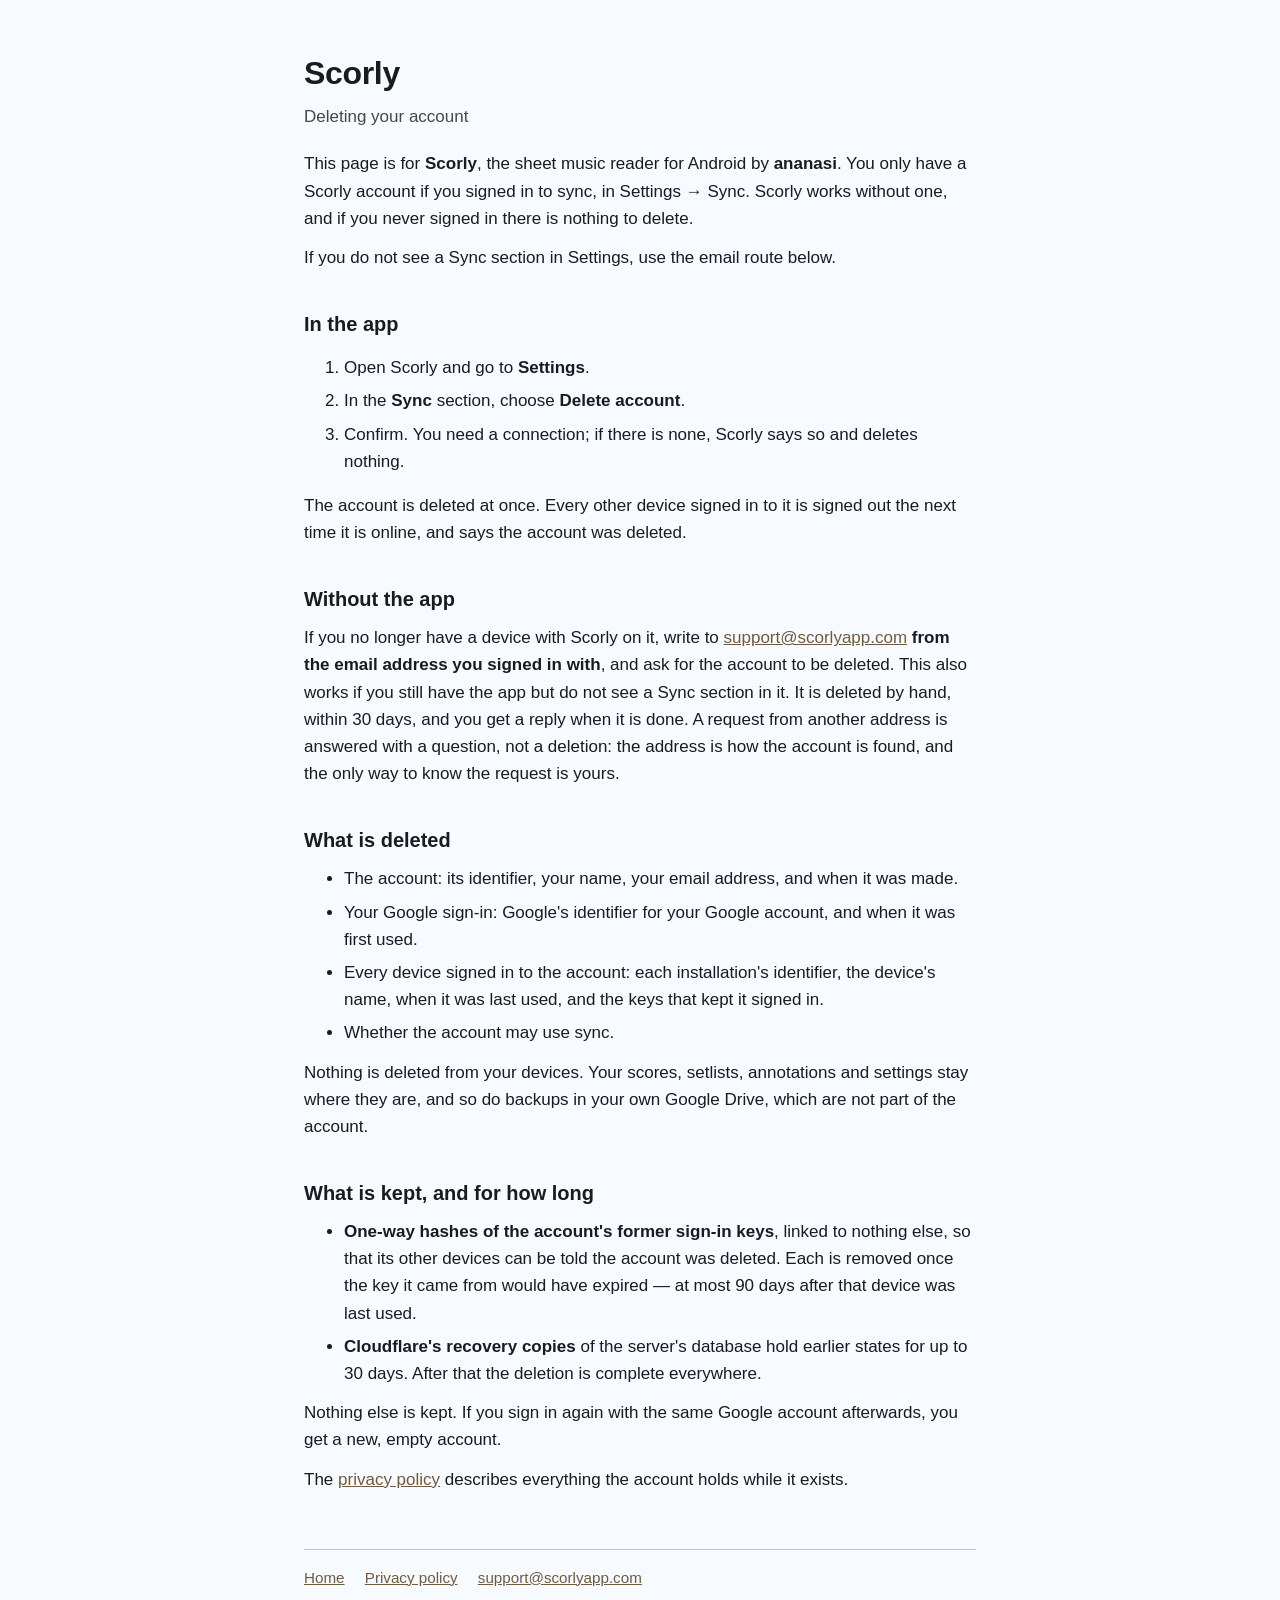
==== delete-account.html @ c977a303 "Privacy policy: signing in to sync; account-deletion page privacy.html describes what the sync serve" ====
<!doctype html>
<html lang="en">
<head>
<meta charset="utf-8">
<meta name="viewport" content="width=device-width, initial-scale=1">
<title>Deleting your account — Scorly</title>
<meta name="description" content="How to delete your Scorly account, with or without the app, and what is deleted.">
<link rel="icon" href="icon.svg" type="image/svg+xml">
<link rel="icon" href="favicon-32.png" sizes="32x32" type="image/png">
<link rel="apple-touch-icon" href="apple-touch-icon.png">
<meta name="theme-color" content="#372821">
<link rel="stylesheet" href="style.css">
</head>
<body>
<div class="page">

<header>
  <h1 class="wordmark"><a href="/" style="color:inherit;text-decoration:none">Scorly</a></h1>
  <p class="tagline">Deleting your account</p>
</header>

<main>

<p>This page is for <strong>Scorly</strong>, the sheet music reader for Android by
<strong>ananasi</strong>. You only have a Scorly account if you signed in to sync, in Settings →
Sync. Scorly works without one, and if you never signed in there is nothing to delete.</p>

<p>If you do not see a Sync section in Settings, use the email route below.</p>

<h2>In the app</h2>

<ol>
  <li>Open Scorly and go to <strong>Settings</strong>.</li>
  <li>In the <strong>Sync</strong> section, choose <strong>Delete account</strong>.</li>
  <li>Confirm. You need a connection; if there is none, Scorly says so and deletes nothing.</li>
</ol>

<p>The account is deleted at once. Every other device signed in to it is signed out the next time
it is online, and says the account was deleted.</p>

<h2>Without the app</h2>

<p>If you no longer have a device with Scorly on it, write to
<a href="mailto:support@scorlyapp.com?subject=Delete%20my%20Scorly%20account">support@scorlyapp.com</a>
<strong>from the email address you signed in with</strong>, and ask for the account to be
deleted. This also works if you still have the app but do not see a Sync section in it. It is
deleted by hand, within 30 days, and you get a reply when it is done. A request from another
address is answered with a question, not a deletion: the address is how the account is
found, and the only way to know the request is yours.</p>

<h2>What is deleted</h2>

<ul>
  <li>The account: its identifier, your name, your email address, and when it was made.</li>
  <li>Your Google sign-in: Google's identifier for your Google account, and when it was first
    used.</li>
  <li>Every device signed in to the account: each installation's identifier, the device's name,
    when it was last used, and the keys that kept it signed in.</li>
  <li>Whether the account may use sync.</li>
</ul>

<p>Nothing is deleted from your devices. Your scores, setlists, annotations and settings stay where
they are, and so do backups in your own Google Drive, which are not part of the account.</p>

<h2>What is kept, and for how long</h2>

<ul>
  <li><strong>One-way hashes of the account's former sign-in keys</strong>, linked to nothing else,
    so that its other devices can be told the account was deleted. Each is removed once the key
    it came from would have expired — at most 90 days after that device was last used.</li>
  <li><strong>Cloudflare's recovery copies</strong> of the server's database hold earlier states for
    up to 30 days. After that the deletion is complete everywhere.</li>
</ul>

<p>Nothing else is kept. If you sign in again with the same Google account afterwards, you get a
new, empty account.</p>

<p>The <a href="privacy.html">privacy policy</a> describes everything the account holds while it
exists.</p>

</main>

<footer>
  <a href="/">Home</a>
  <a href="privacy.html">Privacy policy</a>
  <a href="mailto:support@scorlyapp.com">support@scorlyapp.com</a>
</footer>

</div>
</body>
</html>
---- style.css ----
/* Scorly — scorlyapp.com.
   Colour roles are copied from scorly-spec/design/tokens.md, which is the app's
   token sheet. They are generated from the greyed-brown seed chosen by ADR-012 —
   an accent over neutrals deliberately not derived from it — and change here only
   to follow that document, never on their own.
   Dark is the app's default scheme; on the web the visitor's own preference
   decides, so light is the base and dark is the override.
   Nothing here is loaded from another host. */

:root {
  --primary: #6F5B40;
  --surface: #F7FAFE;
  --surface-container: #EBEEF3;
  --on-surface: #181C1F;
  --on-surface-variant: #41484D;
  --outline-variant: #C1C7CD;
}

@media (prefers-color-scheme: dark) {
  :root {
    --primary: #DDC2A2;
    --surface: #0F1416;
    --surface-container: #1C2023;
    --on-surface: #E0E3E8;
    --on-surface-variant: #C1C7CD;
    --outline-variant: #41484D;
  }
}

*, *::before, *::after { box-sizing: border-box; }

body {
  margin: 0;
  padding: 0 16px 64px;
  background: var(--surface);
  color: var(--on-surface);
  font-family: -apple-system, BlinkMacSystemFont, "Segoe UI", Roboto, "Helvetica Neue", Arial, sans-serif;
  font-size: 17px;
  line-height: 1.6;
  -webkit-text-size-adjust: 100%;
}

.page { max-width: 42rem; margin: 0 auto; }

header { padding: 48px 0 8px; }

/* The mark carries the brand on its own: the name buys no discovery, so the
   homepage leads with the icon rather than the wordmark alone. */
.logo {
  display: block;
  width: 72px;
  height: 72px;
  margin: 0 0 16px;
  border-radius: 16px;
}

.wordmark {
  font-size: 2rem;
  font-weight: 600;
  letter-spacing: -0.01em;
  margin: 0;
}

.tagline { color: var(--on-surface-variant); margin: 4px 0 0; }

h2 {
  font-size: 1.25rem;
  line-height: 1.3;
  margin: 40px 0 8px;
}

h3 {
  font-size: 1rem;
  margin: 24px 0 4px;
}

p, ul { margin: 12px 0; }
li { margin: 6px 0; }

a { color: var(--primary); }

.lede { font-size: 1.1rem; }

.card {
  background: var(--surface-container);
  border: 1px solid var(--outline-variant);
  border-radius: 12px;
  padding: 16px 20px;
  margin: 24px 0;
}

.card :first-child { margin-top: 0; }
.card :last-child { margin-bottom: 0; }

table {
  width: 100%;
  border-collapse: collapse;
  margin: 16px 0;
  font-size: 0.95rem;
}

.scroll { overflow-x: auto; }

th, td {
  text-align: left;
  vertical-align: top;
  padding: 8px 12px 8px 0;
  border-bottom: 1px solid var(--outline-variant);
}

th { font-weight: 600; }

code {
  font-family: ui-monospace, SFMono-Regular, Menlo, Consolas, monospace;
  font-size: 0.9em;
  background: var(--surface-container);
  padding: 1px 5px;
  border-radius: 4px;
}

footer {
  margin-top: 56px;
  padding-top: 16px;
  border-top: 1px solid var(--outline-variant);
  color: var(--on-surface-variant);
  font-size: 0.95rem;
}

footer a { margin-right: 16px; }

.updated { color: var(--on-surface-variant); font-size: 0.95rem; }

/* The one thing a visitor may have come to do. A link rather than Google's own
   badge image: the badge carries its own brand rules, and this repository loads
   nothing from another host. */
.get { margin: 24px 0; }

.get a {
  display: inline-block;
  background: var(--primary);
  color: var(--surface);
  text-decoration: none;
  font-weight: 600;
  padding: 10px 20px;
  border-radius: 999px;
}

/* AlternativeTo's badge, saved here rather than hotlinked — the site says either
   is fine, and this repository loads nothing from another host. Below the Play
   link and smaller than it: it says where else Scorly is listed, not where to get it. */
.listed { margin: 16px 0; }
.listed img { display: block; width: 183px; height: auto; }
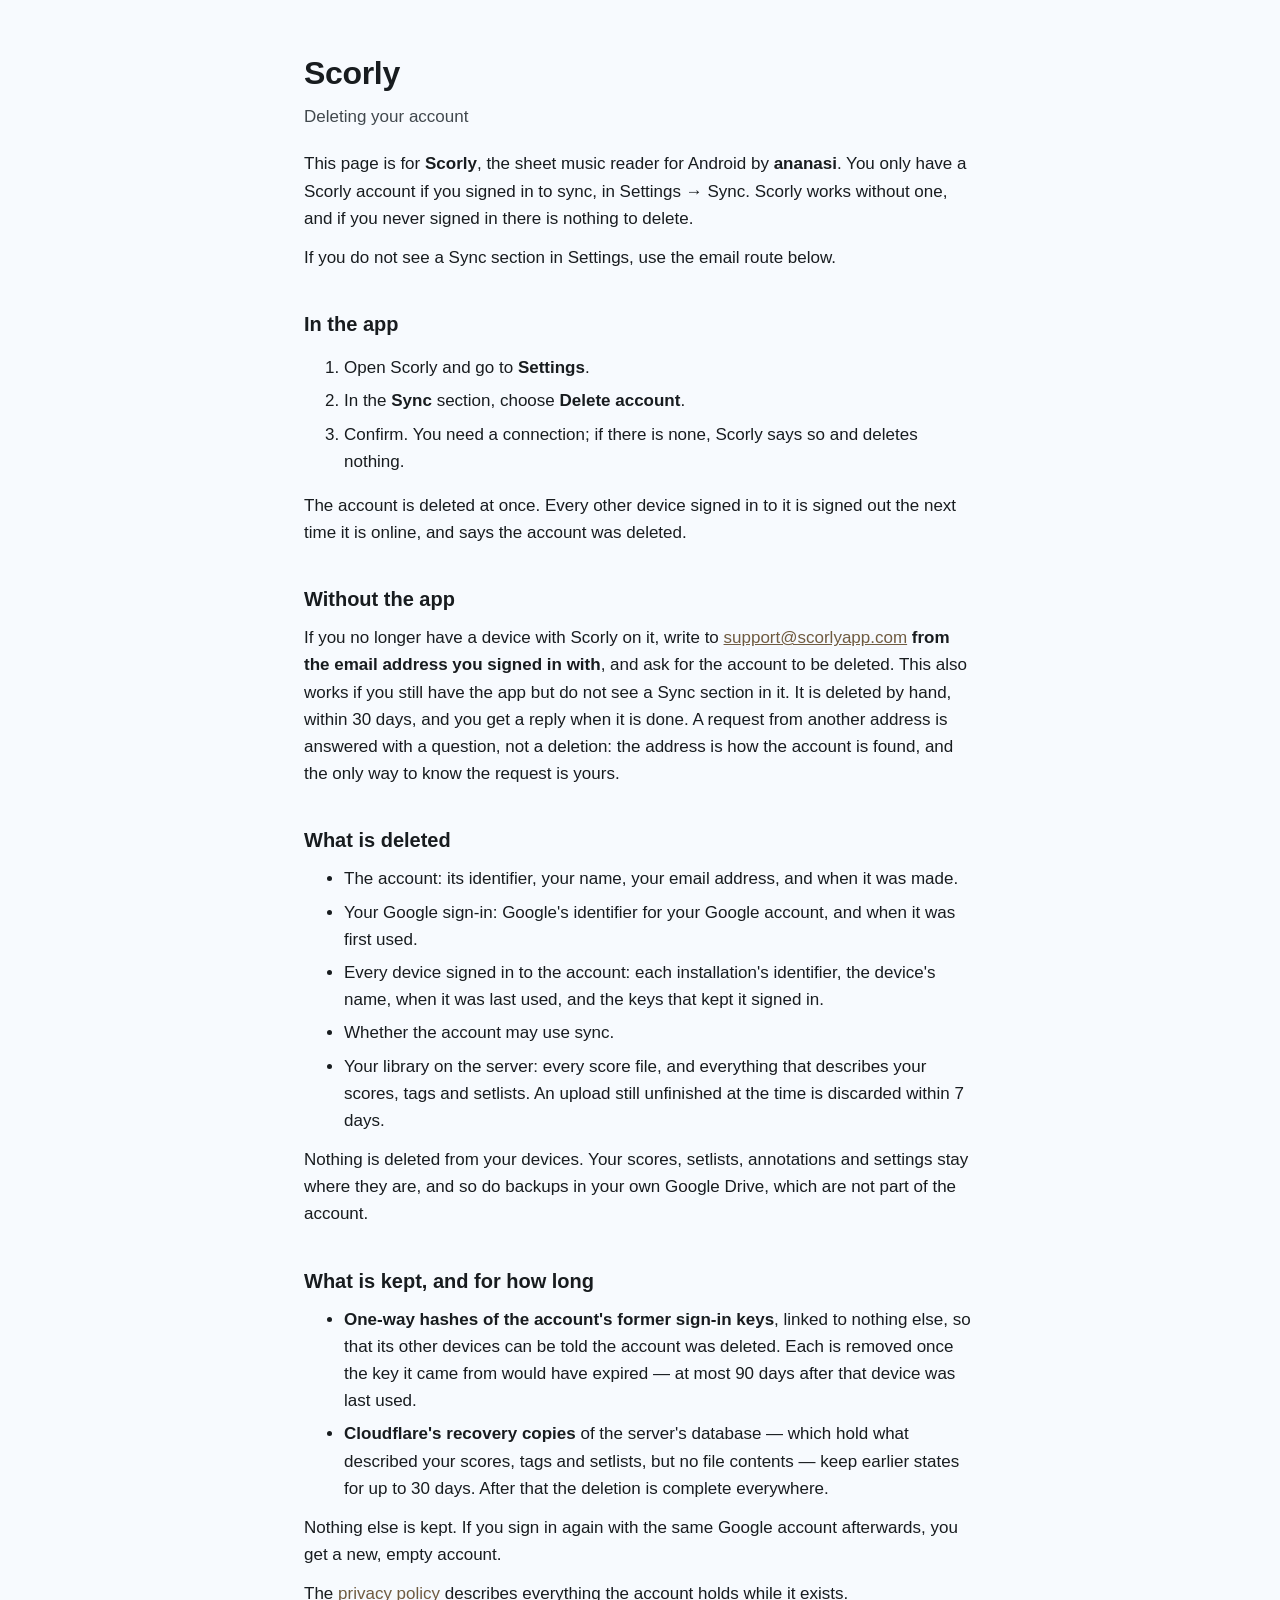
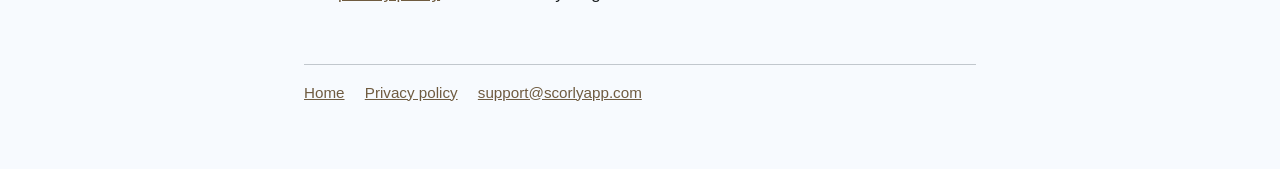
==== commit d3775afe: "Privacy policy: what sync carries, where, and for how long The library now leaves the device for a s" ====
--- a/delete-account.html
+++ b/delete-account.html
@@ -57,6 +57,8 @@
   <li>Every device signed in to the account: each installation's identifier, the device's name,
     when it was last used, and the keys that kept it signed in.</li>
   <li>Whether the account may use sync.</li>
+  <li>Your library on the server: every score file, and everything that describes your scores,
+    tags and setlists. An upload still unfinished at the time is discarded within 7 days.</li>
 </ul>
 
 <p>Nothing is deleted from your devices. Your scores, setlists, annotations and settings stay where
@@ -68,8 +70,9 @@
   <li><strong>One-way hashes of the account's former sign-in keys</strong>, linked to nothing else,
     so that its other devices can be told the account was deleted. Each is removed once the key
     it came from would have expired — at most 90 days after that device was last used.</li>
-  <li><strong>Cloudflare's recovery copies</strong> of the server's database hold earlier states for
-    up to 30 days. After that the deletion is complete everywhere.</li>
+  <li><strong>Cloudflare's recovery copies</strong> of the server's database — which hold what
+    described your scores, tags and setlists, but no file contents — keep earlier states for up to 30
+    days. After that the deletion is complete everywhere.</li>
 </ul>
 
 <p>Nothing else is kept. If you sign in again with the same Google account afterwards, you get a
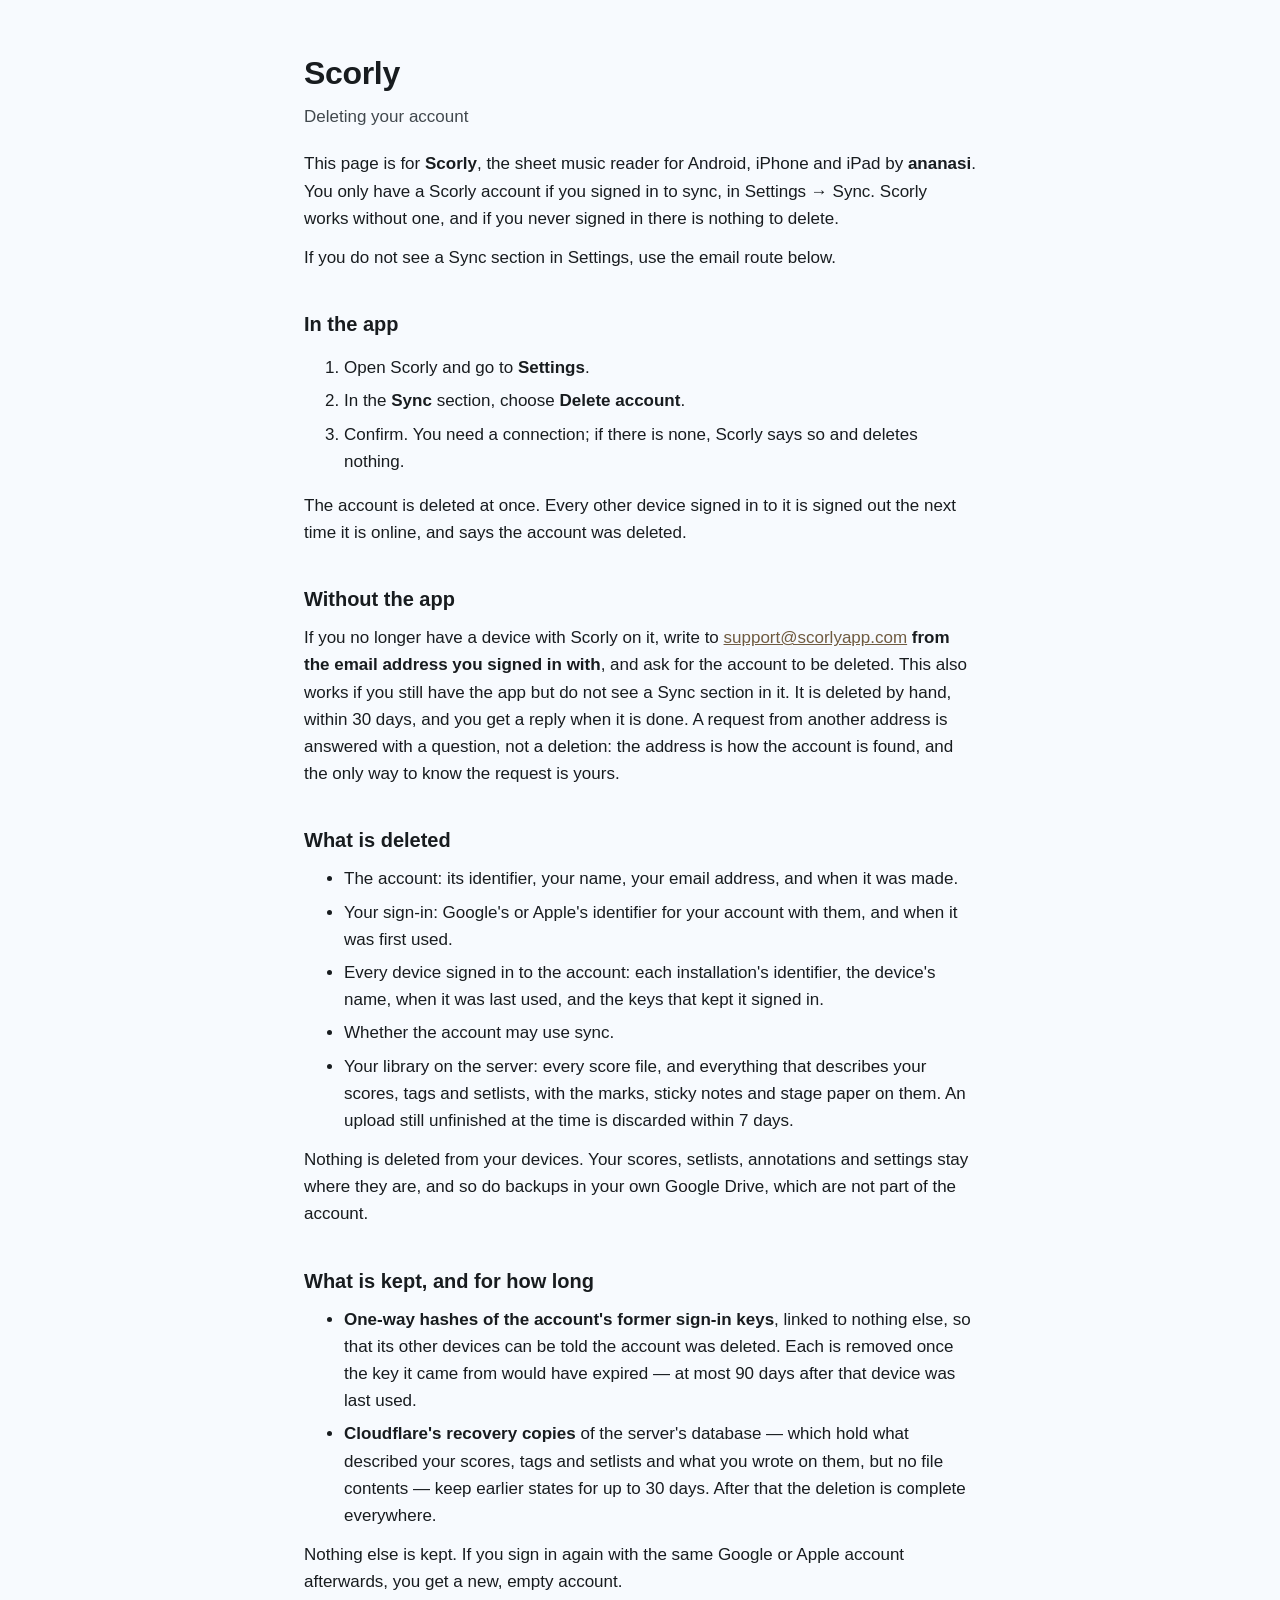
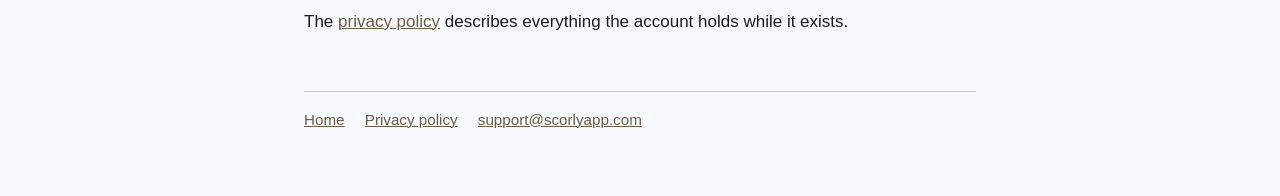
==== commit b820ed14: "Homepage: the App Store badge, now that the iPhone and iPad app is live Apple's own badge beside Goo" ====
--- a/delete-account.html
+++ b/delete-account.html
@@ -21,7 +21,7 @@
 
 <main>
 
-<p>This page is for <strong>Scorly</strong>, the sheet music reader for Android by
+<p>This page is for <strong>Scorly</strong>, the sheet music reader for Android, iPhone and iPad by
 <strong>ananasi</strong>. You only have a Scorly account if you signed in to sync, in Settings →
 Sync. Scorly works without one, and if you never signed in there is nothing to delete.</p>
 
@@ -52,13 +52,13 @@
 
 <ul>
   <li>The account: its identifier, your name, your email address, and when it was made.</li>
-  <li>Your Google sign-in: Google's identifier for your Google account, and when it was first
-    used.</li>
+  <li>Your sign-in: Google's or Apple's identifier for your account with them, and when it was
+    first used.</li>
   <li>Every device signed in to the account: each installation's identifier, the device's name,
     when it was last used, and the keys that kept it signed in.</li>
   <li>Whether the account may use sync.</li>
   <li>Your library on the server: every score file, and everything that describes your scores,
-    tags and setlists. An upload still unfinished at the time is discarded within 7 days.</li>
+    tags and setlists, with the marks, sticky notes and stage paper on them. An upload still unfinished at the time is discarded within 7 days.</li>
 </ul>
 
 <p>Nothing is deleted from your devices. Your scores, setlists, annotations and settings stay where
@@ -71,11 +71,11 @@
     so that its other devices can be told the account was deleted. Each is removed once the key
     it came from would have expired — at most 90 days after that device was last used.</li>
   <li><strong>Cloudflare's recovery copies</strong> of the server's database — which hold what
-    described your scores, tags and setlists, but no file contents — keep earlier states for up to 30
+    described your scores, tags and setlists and what you wrote on them, but no file contents — keep earlier states for up to 30
     days. After that the deletion is complete everywhere.</li>
 </ul>
 
-<p>Nothing else is kept. If you sign in again with the same Google account afterwards, you get a
+<p>Nothing else is kept. If you sign in again with the same Google or Apple account afterwards, you get a
 new, empty account.</p>
 
 <p>The <a href="privacy.html">privacy policy</a> describes everything the account holds while it
--- a/style.css
+++ b/style.css
@@ -130,23 +130,22 @@
 
 .updated { color: var(--on-surface-variant); font-size: 0.95rem; }
 
-/* The one thing a visitor may have come to do. A link rather than Google's own
-   badge image: the badge carries its own brand rules, and this repository loads
-   nothing from another host. */
-.get { margin: 24px 0; }
+/* The one thing a visitor may have come to do. Google's own badge, saved here
+   rather than hotlinked, since this repository loads nothing from another host.
+   The PNG carries the clear space Google asks for, so it gets no padding of its
+   own; its brand rules want it unaltered and the trademark line in the footer.
+   Apple's badge, beside it since the iOS app went live on 2026-11-05, is Apple's
+   own SVG, unaltered, with no clear space in the file: it is set at the height of
+   Google's visible badge (52px of the PNG's 77), and the PNG's own 13px margin is
+   the gap between them, which Apple's quarter-height clear space asks for. */
+.get { margin: 24px 0; display: flex; flex-wrap: wrap; align-items: center; }
+.get img { display: block; width: 200px; height: auto; margin-left: -13px; }
+.get img.app-store { width: 156px; height: 52px; margin: 0 0 0 0; }
 
-.get a {
-  display: inline-block;
-  background: var(--primary);
-  color: var(--surface);
-  text-decoration: none;
-  font-weight: 600;
-  padding: 10px 20px;
-  border-radius: 999px;
-}
+.legal { margin: 12px 0 0; font-size: 0.85rem; }
 
 /* AlternativeTo's badge, saved here rather than hotlinked — the site says either
    is fine, and this repository loads nothing from another host. Below the Play
-   link and smaller than it: it says where else Scorly is listed, not where to get it. */
+   badge and smaller than it: it says where else Scorly is listed, not where to get it. */
 .listed { margin: 16px 0; }
 .listed img { display: block; width: 183px; height: auto; }
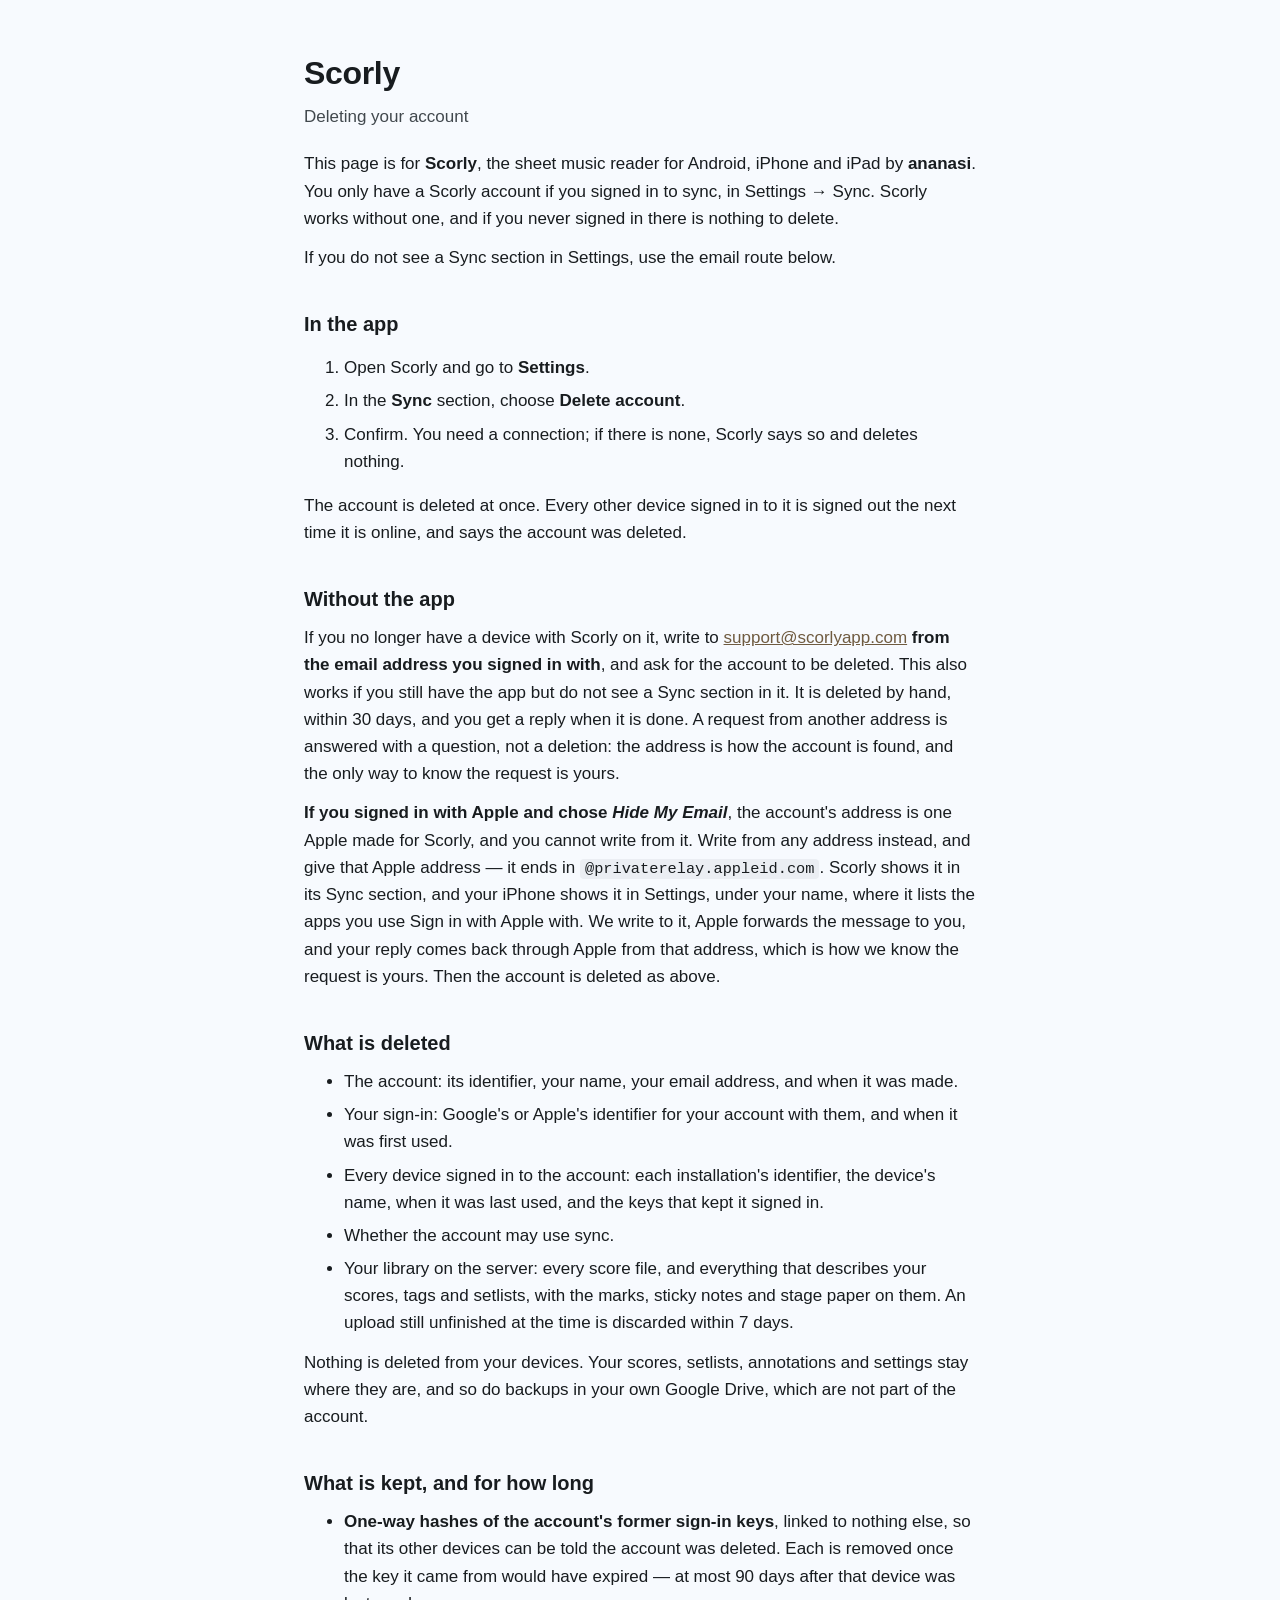
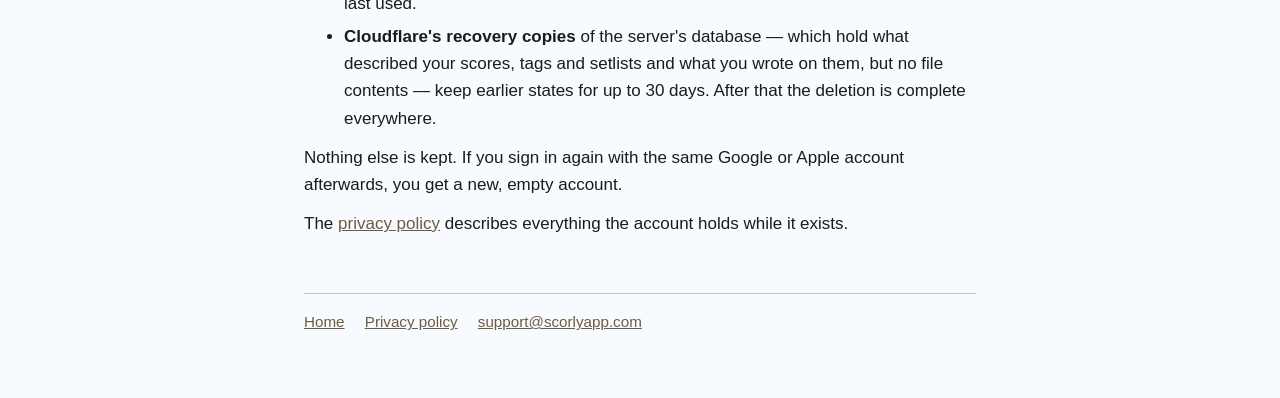
==== commit 75aaf83f: "Account deletion: a Hide My Email account is confirmed through Apple's relay Someone who signed in w" ====
--- a/delete-account.html
+++ b/delete-account.html
@@ -48,6 +48,14 @@
 address is answered with a question, not a deletion: the address is how the account is
 found, and the only way to know the request is yours.</p>
 
+<p><strong>If you signed in with Apple and chose <em>Hide My Email</em></strong>, the account's
+address is one Apple made for Scorly, and you cannot write from it. Write from any address
+instead, and give that Apple address — it ends in <code>@privaterelay.appleid.com</code>. Scorly
+shows it in its Sync section, and your iPhone shows it in Settings, under your name, where it
+lists the apps you use Sign in with Apple with. We write to it, Apple forwards the message to you, and your reply comes back through
+Apple from that address, which is how we know the request is yours. Then the account is deleted
+as above.</p>
+
 <h2>What is deleted</h2>
 
 <ul>
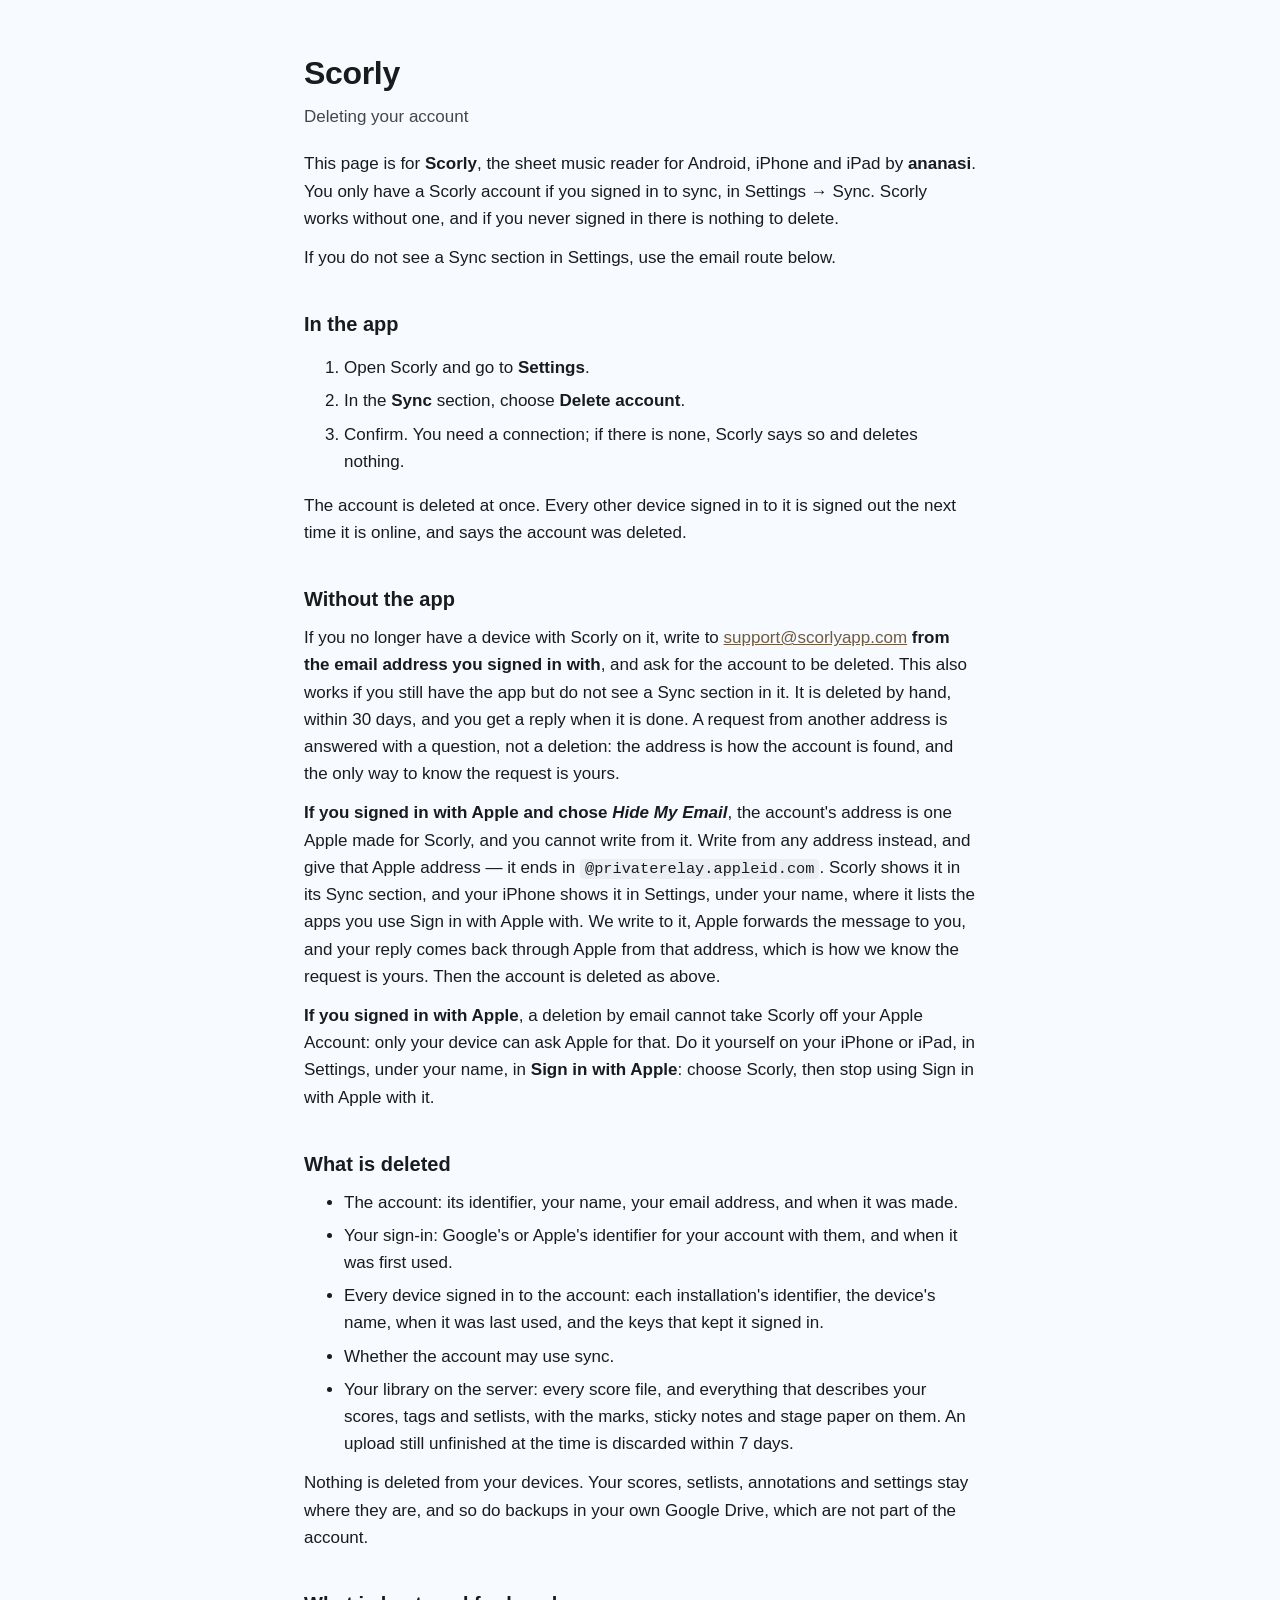
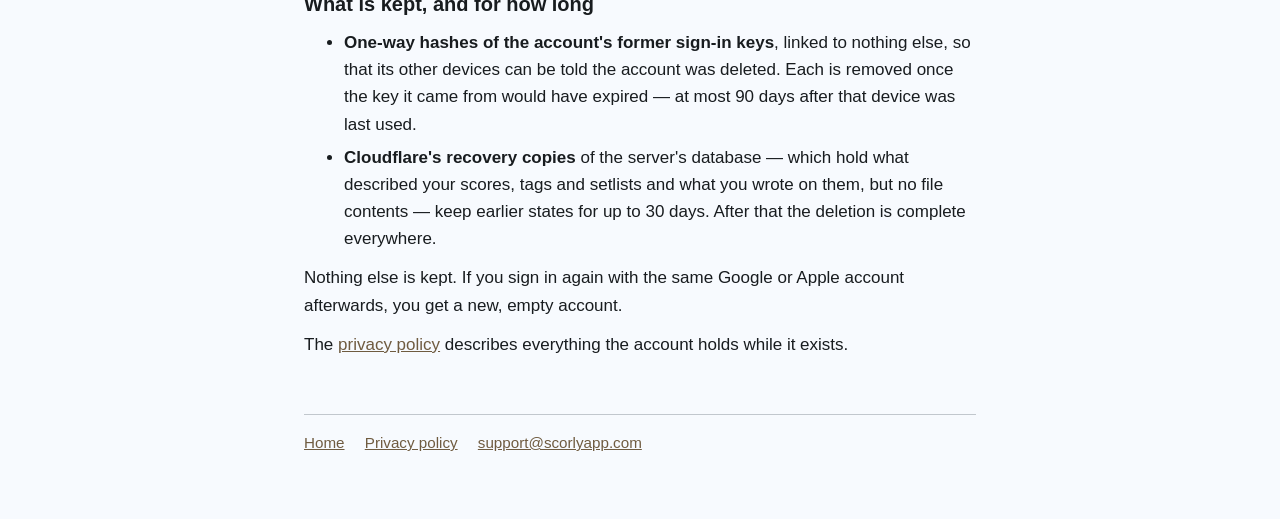
==== commit 1e13ccdc: "Delete account: an email deletion cannot take Scorly off an Apple Account Only the device can get th" ====
--- a/delete-account.html
+++ b/delete-account.html
@@ -56,6 +56,11 @@
 Apple from that address, which is how we know the request is yours. Then the account is deleted
 as above.</p>
 
+<p><strong>If you signed in with Apple</strong>, a deletion by email cannot take Scorly off your
+Apple Account: only your device can ask Apple for that. Do it yourself on your iPhone or iPad, in
+Settings, under your name, in <strong>Sign in with Apple</strong>: choose Scorly, then stop using
+Sign in with Apple with it.</p>
+
 <h2>What is deleted</h2>
 
 <ul>
